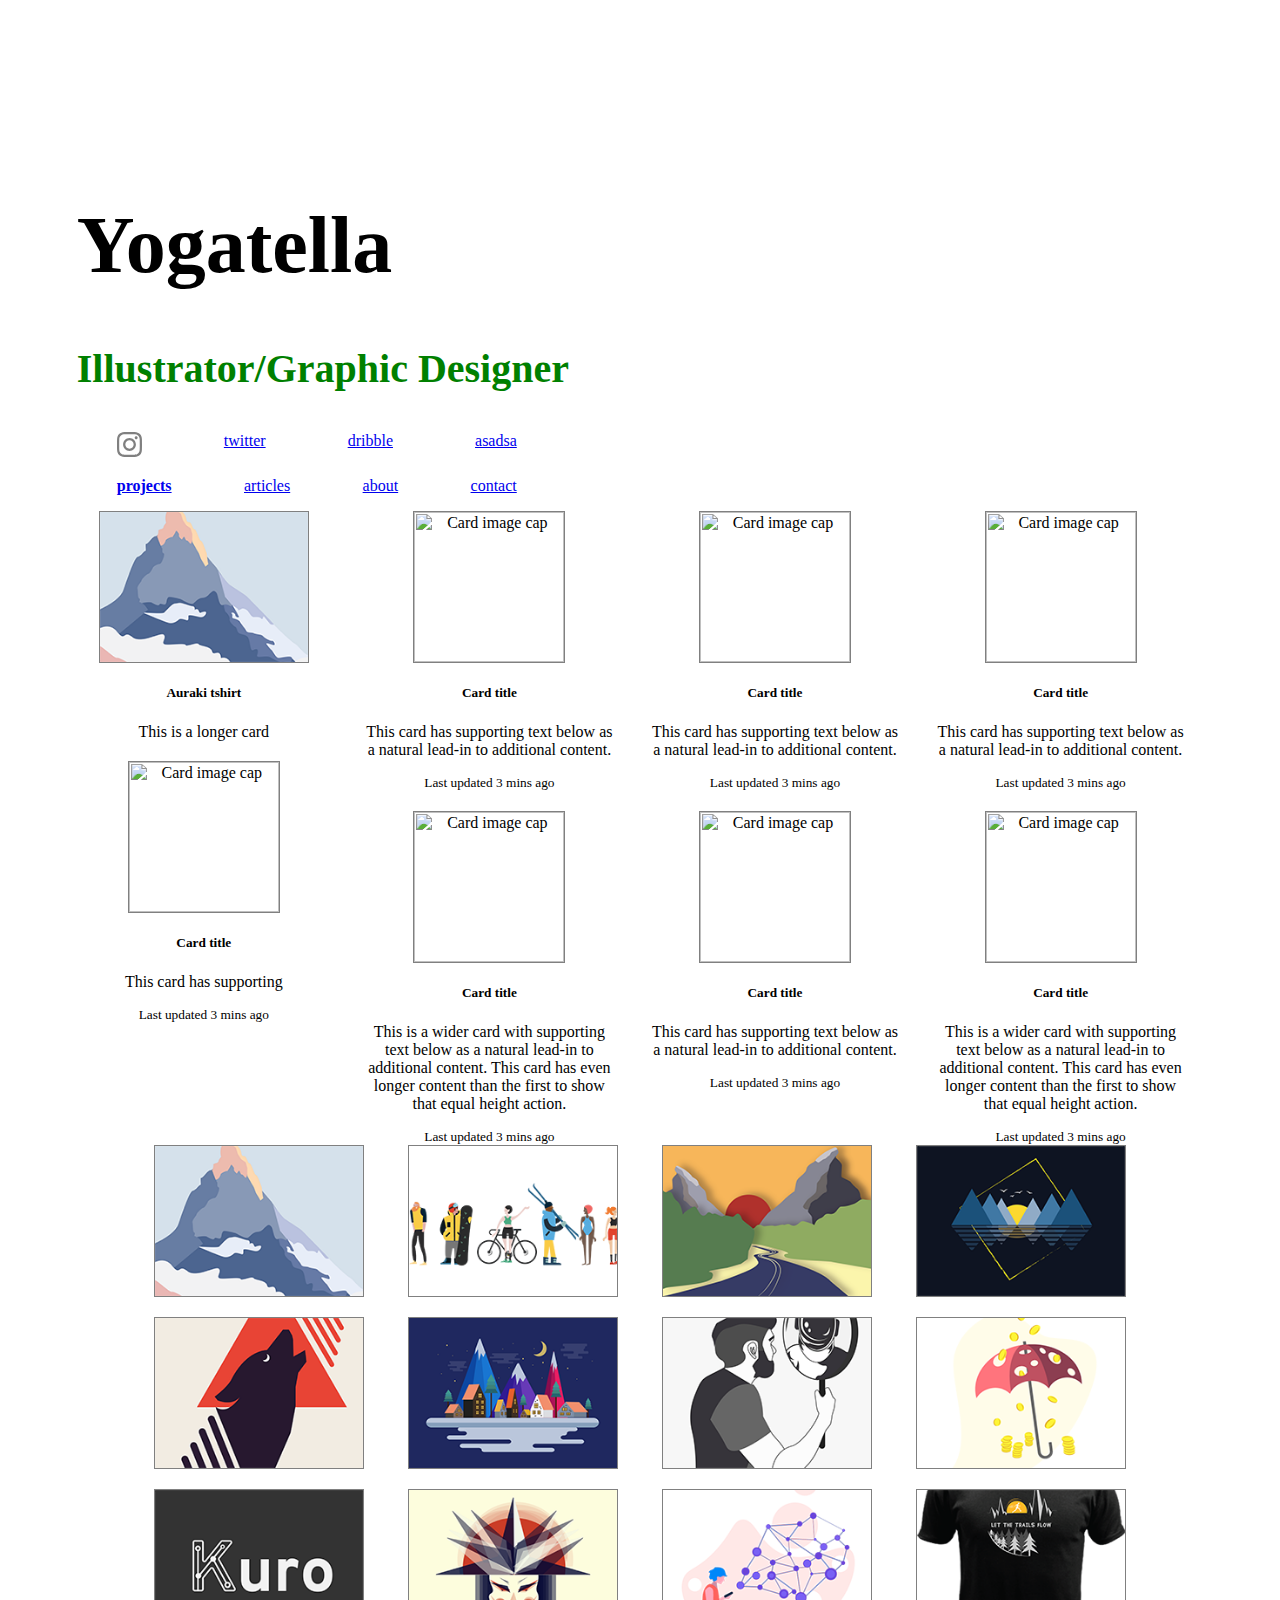
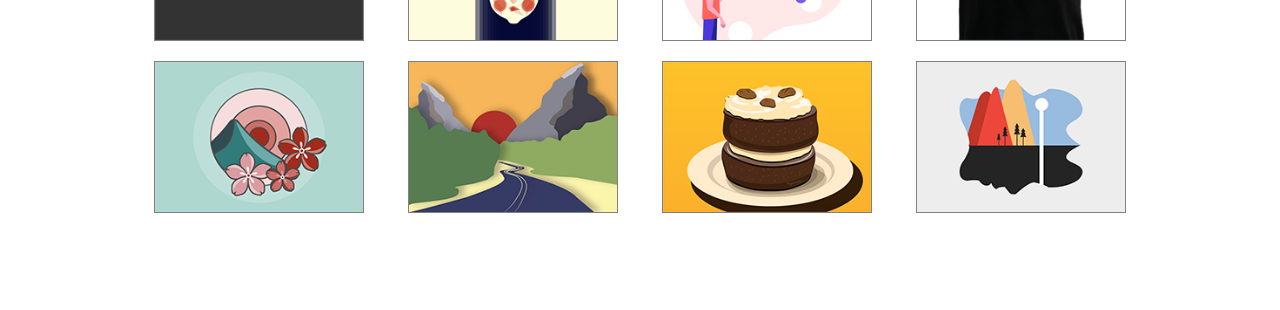
==== index.html @ 5c7e7c15 "first site" ====
<html lang="en">

<head>
    <meta charset="UTF-8">
    <meta name="viewport" content="width=device-width, initial-scale=1.0">
    <meta http-equiv="X-UA-Compatible" content="ie=edge">
    <title>Yogatella</title>
    <link rel="stylesheet" href="styles.css">
    <link rel="stylesheet" href="https://stackpath.bootstrapcdn.com/bootstrap/4.1.1/css/bootstrap.min.css" integrity="sha384-WskhaSGFgHYWDcbwN70/dfYBj47jz9qbsMId/iRN3ewGhXQFZCSftd1LZCfmhktB" crossorigin="anonymous">
</head>

<body>

    <div class="container">

        <h1 class="text-center site-title">Yogatella</h1>
        <h3 class="text-center site-subtitle">Illustrator/Graphic Designer</h3>

        <ul class="nav justify-content-center w-100">
            <li class="nav-item">
                <a class="nav-link" href="#"><img src="icons/instagram.svg" width="25"></a>
            </li>
            <li class="nav-item">
                <a class="nav-link" href="#">twitter</a>
            </li>
            <li class="nav-item">
                <a class="nav-link" href="#">dribble</a>
            </li>
            <li class="nav-item">
                <a class="nav-link" href="#">asadsa</a>
            </li>
        </ul>

        <ul class="nav justify-content-center w-100">
            <li class="nav-item">
                <a class="nav-link active" href="index.html">projects</a>
            </li>
            <li class="nav-item">
                <a class="nav-link" href="#">articles</a>
            </li>
            <li class="nav-item">
                <a class="nav-link" href="about.html">about</a>
            </li>
            <li class="nav-item">
                <a class="nav-link" href="#">contact</a>
            </li>
        </ul>

        <div class="card-columns">
          
          <div class="card">
            <img class="card-img-top" src="pics/100days.png" alt="Card image cap">
            <div class="card-body">
              <h5 class="card-title">Auraki tshirt</h5>
              <p class="card-text">This is a longer card</p>
              
            </div>
          </div>

          <div class="card">
            <img class="card-img-top" src=".../100px200/" alt="Card image cap">
            <div class="card-body">
              <h5 class="card-title">Card title</h5>
              <p class="card-text">This card has supporting </p>
              <p class="card-text"><small class="text-muted">Last updated 3 mins ago</small></p>
            </div>
          </div>

          <div class="card">
            <img class="card-img-top" src=".../100px200/" alt="Card image cap">
            <div class="card-body">
              <h5 class="card-title">Card title</h5>
              <p class="card-text">This card has supporting text below as a natural lead-in to additional content.</p>
              <p class="card-text"><small class="text-muted">Last updated 3 mins ago</small></p>
            </div>
          </div>

          <div class="card">
            <img class="card-img-top" src=".../100px200/" alt="Card image cap">
            <div class="card-body">
              <h5 class="card-title">Card title</h5>
              <p class="card-text">This is a wider card with supporting text below as a natural lead-in to additional content. This card has even longer content than the first to show that equal height action.</p>
              <p class="card-text"><small class="text-muted">Last updated 3 mins ago</small></p>
            </div>
          </div>
          
          <div class="card">
            <img class="card-img-top" src=".../100px200/" alt="Card image cap">
            <div class="card-body">
              <h5 class="card-title">Card title</h5>
              <p class="card-text">This card has supporting text below as a natural lead-in to additional content.</p>
              <p class="card-text"><small class="text-muted">Last updated 3 mins ago</small></p>
            </div>
          </div>

          <div class="card">
            <img class="card-img-top" src=".../100px200/" alt="Card image cap">
            <div class="card-body">
              <h5 class="card-title">Card title</h5>
              <p class="card-text">This card has supporting text below as a natural lead-in to additional content.</p>
              <p class="card-text"><small class="text-muted">Last updated 3 mins ago</small></p>
            </div>
          </div>

          <div class="card">
            <img class="card-img-top" src=".../100px200/" alt="Card image cap">
            <div class="card-body">
              <h5 class="card-title">Card title</h5>
              <p class="card-text">This card has supporting text below as a natural lead-in to additional content.</p>
              <p class="card-text"><small class="text-muted">Last updated 3 mins ago</small></p>
            </div>
          </div>

          <div class="card">
            <img class="card-img-top" src=".../100px200/" alt="Card image cap">
            <div class="card-body">
              <h5 class="card-title">Card title</h5>
              <p class="card-text">This is a wider card with supporting text below as a natural lead-in to additional content. This card has even longer content than the first to show that equal height action.</p>
              <p class="card-text"><small class="text-muted">Last updated 3 mins ago</small></p>
            </div>
          </div>

        </div>

        <section>
            <div id="cards-container">
                <div class="card">
                    <img src="pics/100days.png" alt="">
                </div>
                <div class="card">
                    <img src="pics/alergari-ilustratie.png" alt="">
                </div>
                <div class="card">
                    <img src="pics/paper.png" alt="">
                </div>
                <div class="card">
                    <img src="pics/orizont.png" alt="">
                </div>
                <div class="card">
                    <img src="pics/lup.png" alt="">
                </div>
                <div class="card">
                    <img src="pics/casa.png" alt="">
                </div>
                <div class="card">
                    <img src="pics/andrew.png" alt="">
                </div>
                <div class="card">
                    <img src="pics/billing.png" alt="">
                </div>
                <div class="card">
                    <img src="pics/Kuro Logo.png" alt="">
                </div>
                <div class="card">
                    <img src="pics/japan.png" alt="">
                </div>
                <div class="card">
                    <img src="pics/Kuroui.png" alt="">
                </div>
                <div class="card">
                    <img src="pics/trail.png" alt="">
                </div>
                <div class="card">
                    <img src="pics/DAY 56.png" alt="">
                </div>
                <div class="card">
                    <img src="pics/paper.png" alt="">
                </div>
                <div class="card">
                    <img src="pics/carrot cake signed.png" alt="">
                </div>
                <div class="card">
                    <img src="pics/mountain girl day 57.png" alt="">
                </div>
            </div>
        </section>

    </div>
</body>

</html>
---- styles.css ----
body {
    font-family:'skia';
    margin: 6%;
 }

.site-title {
    font-family: 'Personality DEMO';
    font-size: 80px;
    margin-top: 200px;
}
 
.site-subtitle {
    font-size: 40px;
    font-family: skia;
}

.card-columns {
    column-count: 4 !important;
 } 
 
 #logo {
    width: 300px;
 }
 .subtitle {
     color: gray;
     font-size: 14px;
 }
 nav{
    display: flex;
    flex-direction: column;
    padding: 20px;
    align-items: center;
 }
 ul {
    display:flex;
    justify-content: space-between;
    width: 400px;
    list-style: none;
 }

ul li:first-child {
     font-weight: bold
}

header {
    display: flex;
    flex-direction: column;
    align-items: center;
    justify-content: center;
    background-image: url('images/background.jpg');
    background-size: cover;
    color: white;
    height: 100vh;
}
 
h1 {
    font-size: 75px;
}
 
h2 {
    font-size: 48px;
    text-align: center;
    border-bottom: 5px solid green;
    margin: 40px 35% 88px 35%;
    padding-bottom: 10px;
}
 
h3 {
    color: green;
    font-size: 38px;
}
 
#cards-container {
    display: flex;
    justify-content: center;
    align-items: center;
    flex-wrap: wrap;
}

.card {
    text-align: center;
    width: 254px;
    margin-bottom: 20px;
}
 
.card img {
    height: 150px;
    border: 1px solid gray;
}
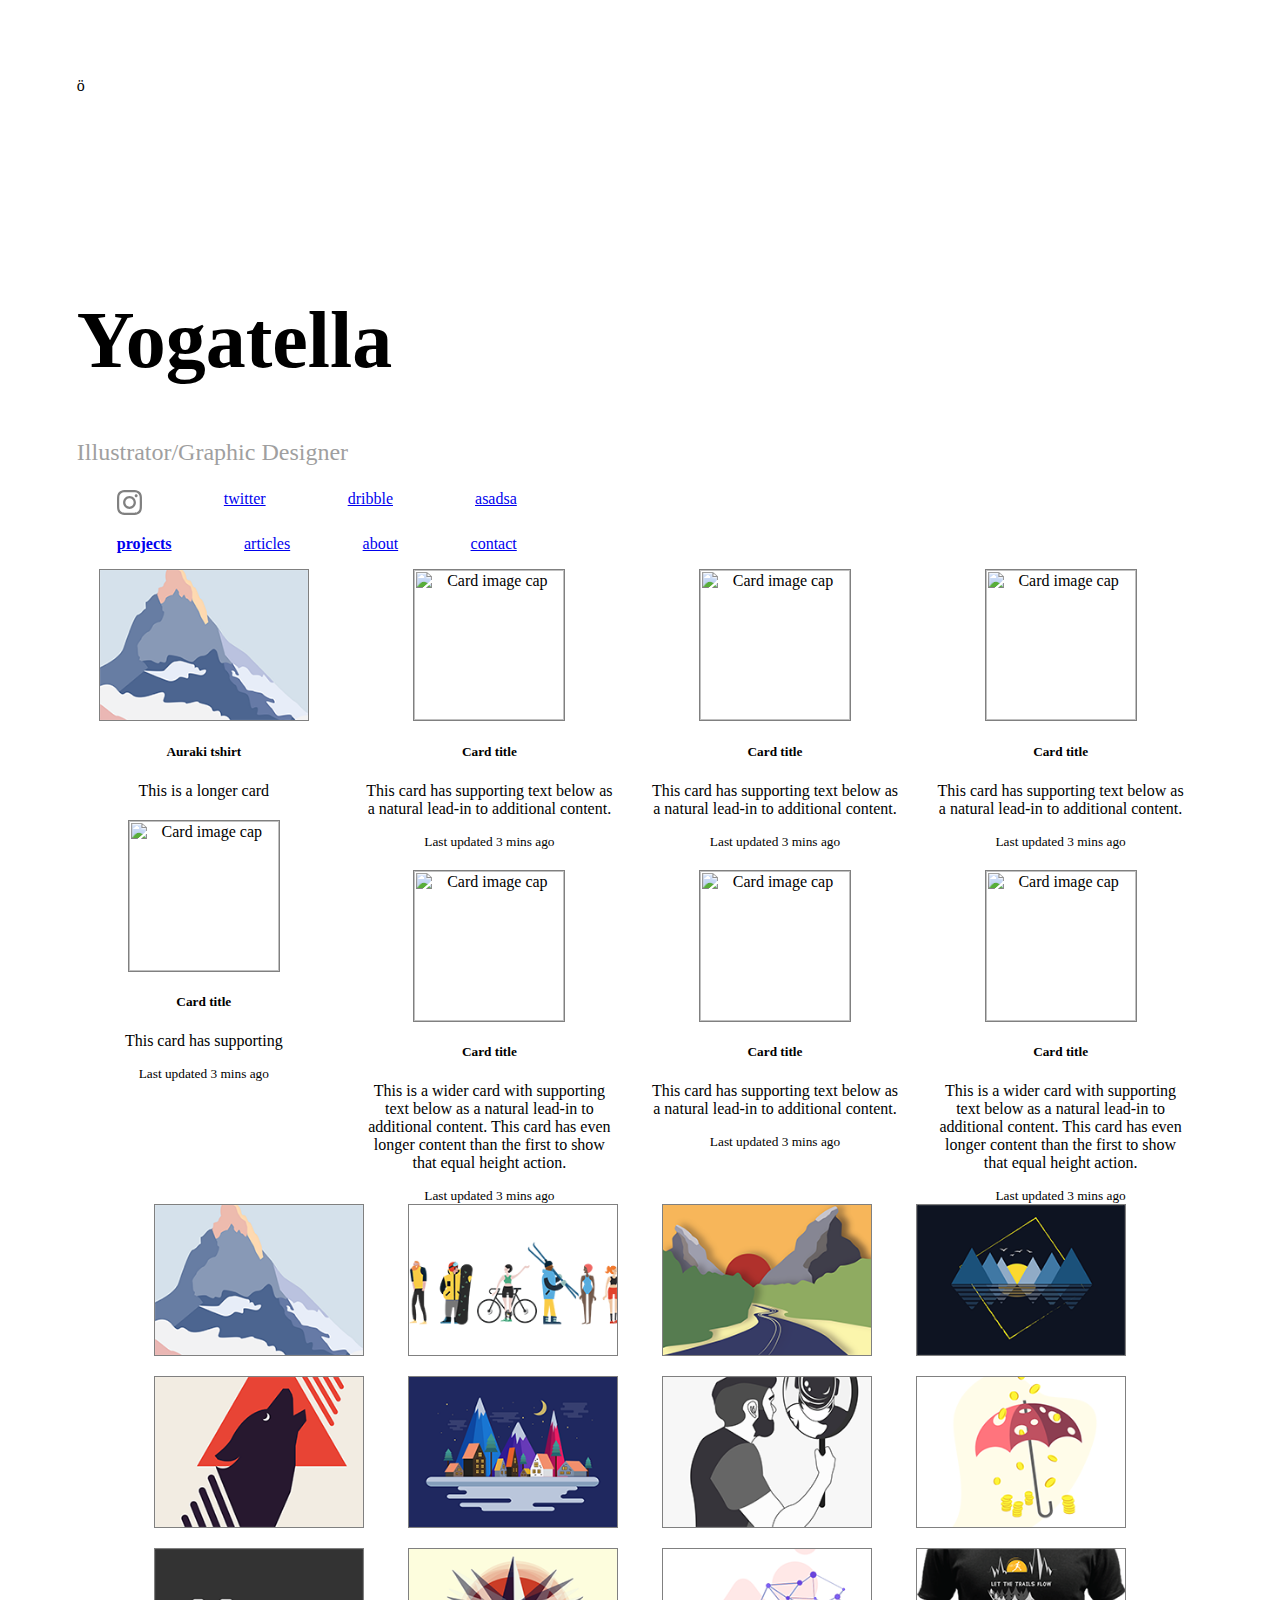
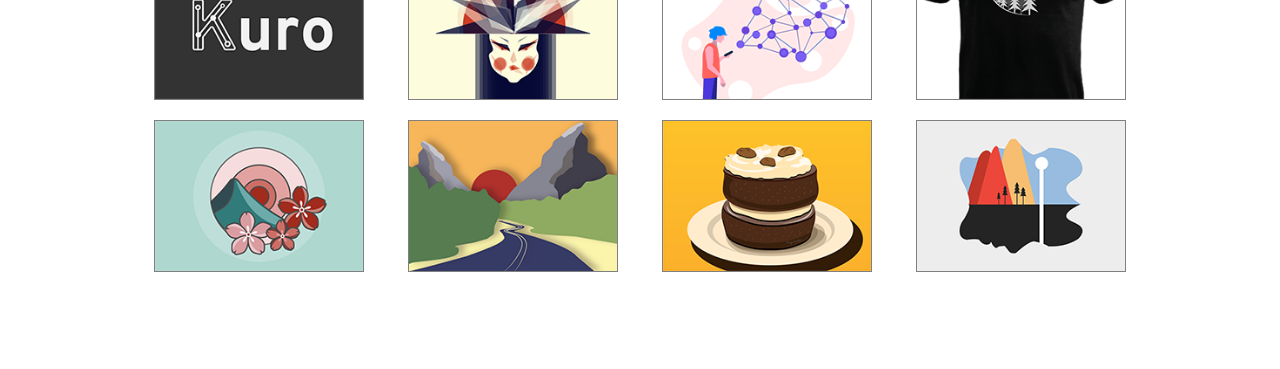
==== commit 9800a2f3: "link to instagram" ====
--- a/index.html
+++ b/index.html
@@ -1,4 +1,4 @@
-<html lang="en">
+ö<html lang="en">
 
 <head>
     <meta charset="UTF-8">
@@ -18,7 +18,7 @@
 
         <ul class="nav justify-content-center w-100">
             <li class="nav-item">
-                <a class="nav-link" href="#"><img src="icons/instagram.svg" width="25"></a>
+                <a class="nav-link" href="https://www.instagram.com/yogatellart/" target="_blank"><img src="icons/instagram.svg" width="25"></a>
             </li>
             <li class="nav-item">
                 <a class="nav-link" href="#">twitter</a>
--- a/styles.css
+++ b/styles.css
@@ -10,8 +10,10 @@
 }
  
 .site-subtitle {
-    font-size: 40px;
+    font-size: 24px;
     font-family: skia;
+    color: #9f9fa0;
+    font-weight: 200;
 }
 
 .card-columns {
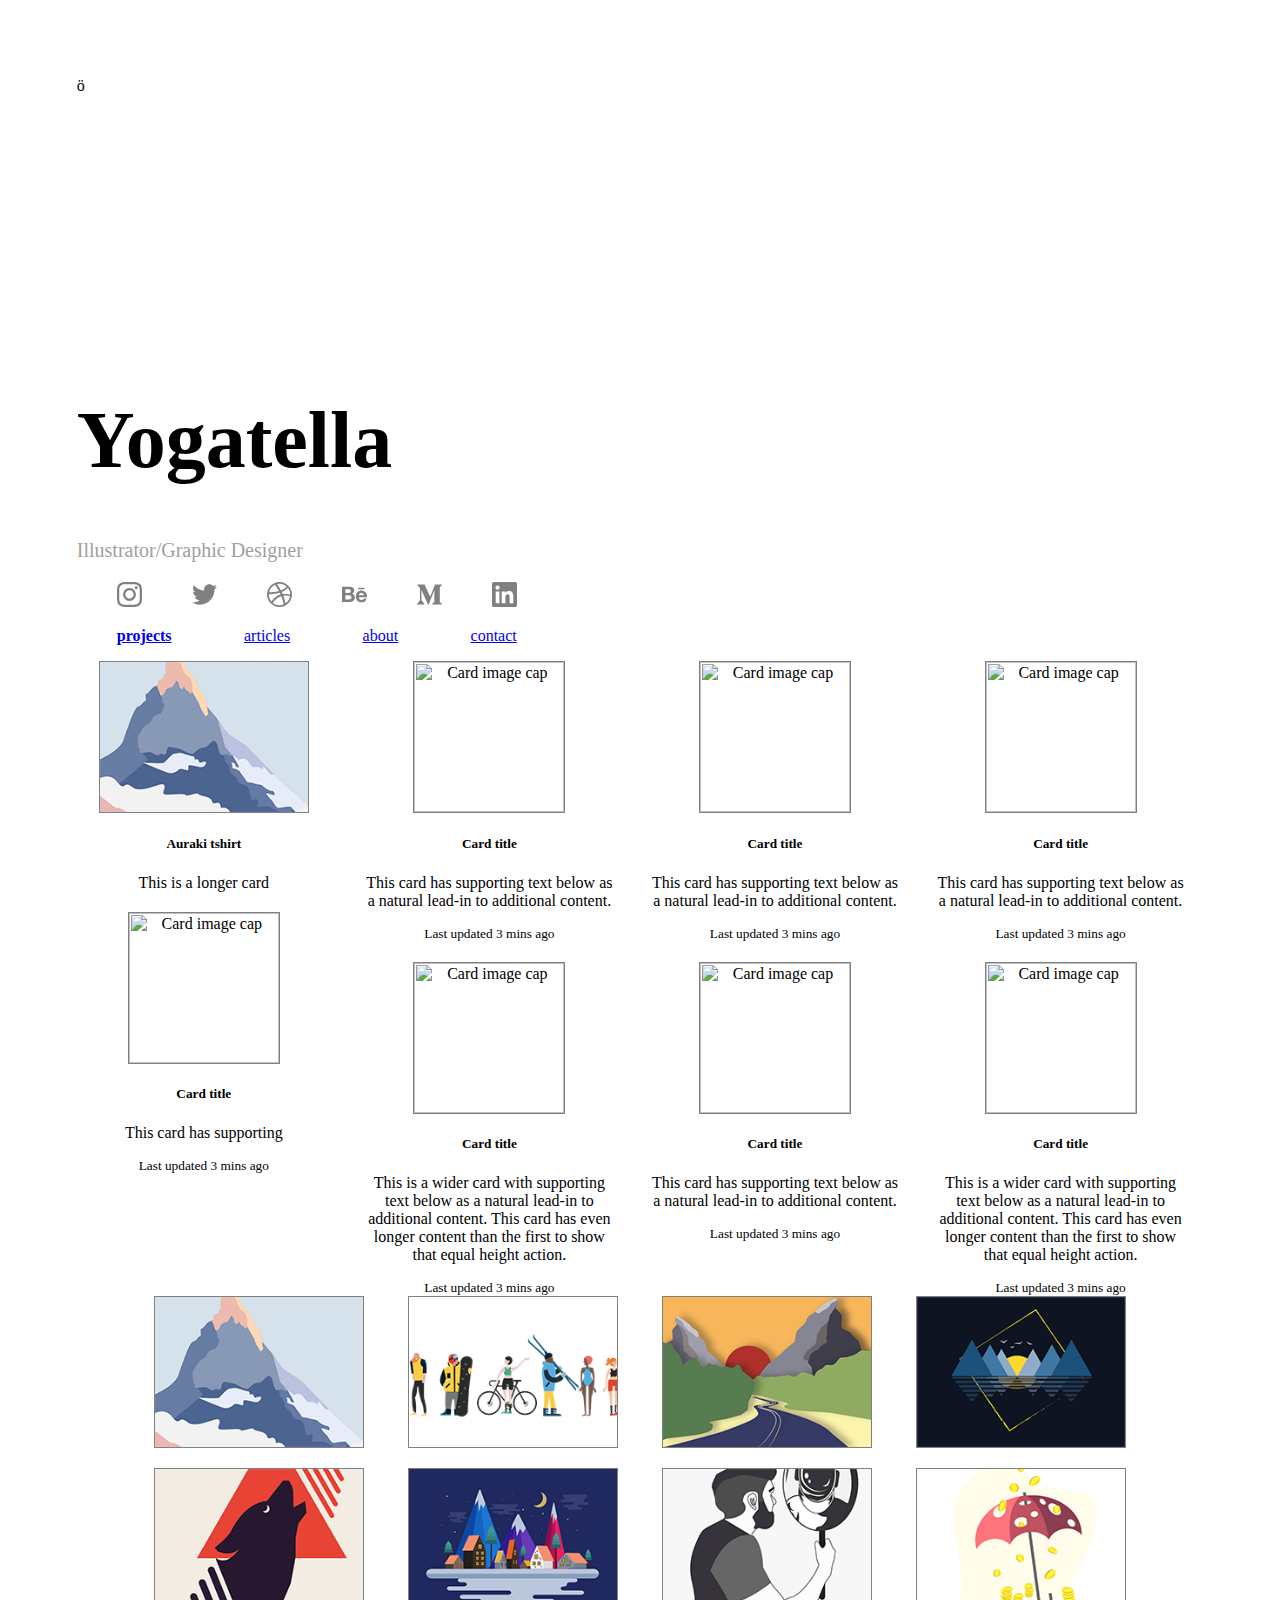
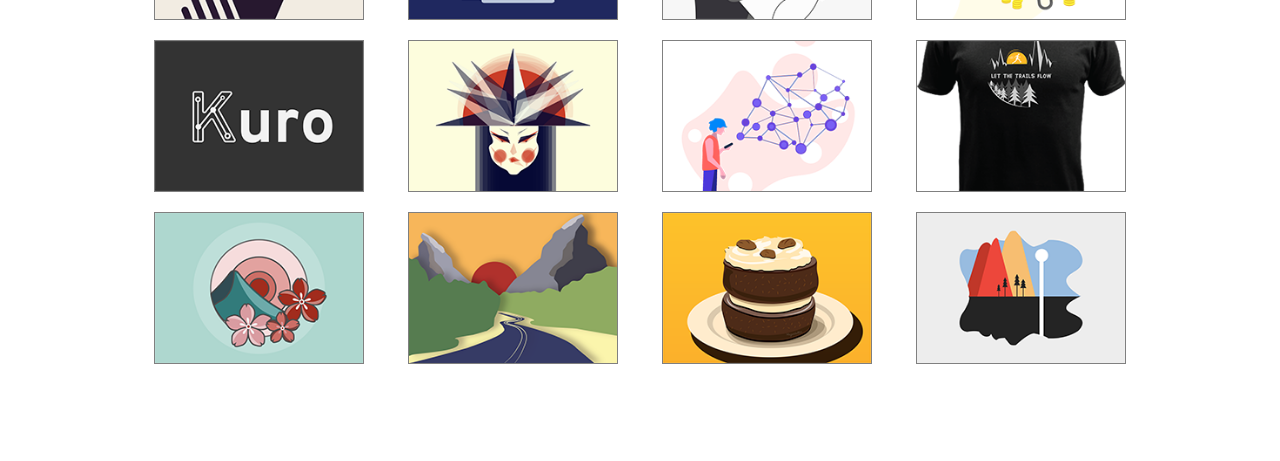
==== commit 16cbdfe2: "linked social icons" ====
--- a/index.html
+++ b/index.html
@@ -21,13 +21,19 @@
                 <a class="nav-link" href="https://www.instagram.com/yogatellart/" target="_blank"><img src="icons/instagram.svg" width="25"></a>
             </li>
             <li class="nav-item">
-                <a class="nav-link" href="#">twitter</a>
+                <a class="nav-link" href="https://twitter.com/denisa_hermann" target="_blank"><img src="icons/twitter.svg" width="25"></a>
             </li>
             <li class="nav-item">
-                <a class="nav-link" href="#">dribble</a>
+                <a class="nav-link" href="https://dribbble.com/yogatellla" target="_blank"> <img src="icons/dribbble.svg" width="25"></a>
             </li>
             <li class="nav-item">
-                <a class="nav-link" href="#">asadsa</a>
+                <a class="nav-link" href="https://www.behance.net/denisahermcc24" target="_blank"> <img src="icons/behance.svg" width="25"></a>
+            </li>
+            <li class="nav-item">
+                <a class="nav-link" href="https://denisaherman.com/" target="_blank"> <img src="icons/medium.svg" width="25"></a>
+            </li>
+            <li class="nav-item">
+                <a class="nav-link" href="https://www.linkedin.com/in/denisa-herman-5b9b8888" target="_blank"> <img src="icons/linkedin.svg" width="25"></a>
             </li>
         </ul>
 
--- a/styles.css
+++ b/styles.css
@@ -6,11 +6,11 @@
 .site-title {
     font-family: 'Personality DEMO';
     font-size: 80px;
-    margin-top: 200px;
+    margin-top: 300px;
 }
  
 .site-subtitle {
-    font-size: 24px;
+    font-size: 20px;
     font-family: skia;
     color: #9f9fa0;
     font-weight: 200;
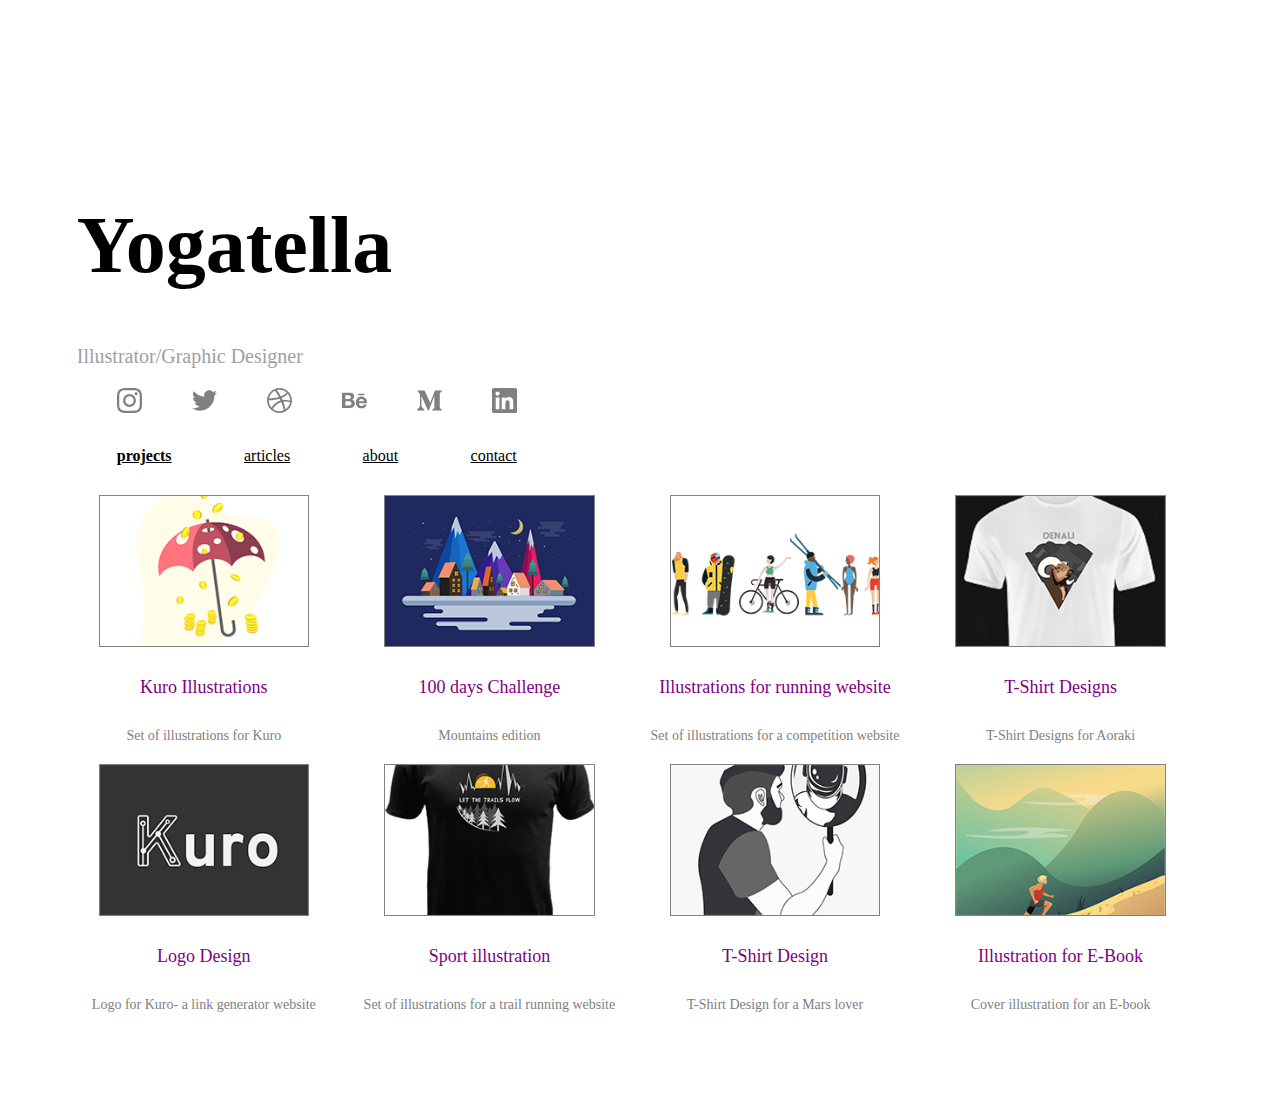
==== commit bdf66c3c: "menu changed" ====
--- a/index.html
+++ b/index.html
@@ -1,4 +1,4 @@
-ö<html lang="en">
+<html lang="en">
 
 <head>
     <meta charset="UTF-8">
@@ -37,7 +37,7 @@
             </li>
         </ul>
 
-        <ul class="nav justify-content-center w-100">
+        <ul class="nav justify-content-center w-100 menu1">
             <li class="nav-item">
                 <a class="nav-link active" href="index.html">projects</a>
             </li>
@@ -55,131 +55,80 @@
         <div class="card-columns">
           
           <div class="card">
-            <img class="card-img-top" src="pics/100days.png" alt="Card image cap">
+            <img class="card-img-top" src="pics/billing.png" alt="Card image cap">
             <div class="card-body">
-              <h5 class="card-title">Auraki tshirt</h5>
-              <p class="card-text">This is a longer card</p>
+              <h5 class="card-title">Kuro Illustrations</h5>
+              <p class="card-text">Set of illustrations for Kuro</p>
               
             </div>
           </div>
 
           <div class="card">
-            <img class="card-img-top" src=".../100px200/" alt="Card image cap">
+            <img class="card-img-top" src="pics/Kuro Logo.png" alt="Card image cap">
             <div class="card-body">
-              <h5 class="card-title">Card title</h5>
-              <p class="card-text">This card has supporting </p>
-              <p class="card-text"><small class="text-muted">Last updated 3 mins ago</small></p>
+              <h5 class="card-title">Logo Design</h5>
+              <p class="card-text">Logo for Kuro- a link generator website </p>
+             
             </div>
           </div>
 
           <div class="card">
-            <img class="card-img-top" src=".../100px200/" alt="Card image cap">
+            <img class="card-img-top" src="pics/casa.png" alt="Card image cap">
             <div class="card-body">
-              <h5 class="card-title">Card title</h5>
-              <p class="card-text">This card has supporting text below as a natural lead-in to additional content.</p>
-              <p class="card-text"><small class="text-muted">Last updated 3 mins ago</small></p>
+              <h5 class="card-title">100 days Challenge</h5>
+              <p class="card-text">Mountains edition</p>
+              <p class="card-text"></p>
             </div>
           </div>
 
           <div class="card">
-            <img class="card-img-top" src=".../100px200/" alt="Card image cap">
+            <img class="card-img-top" src="pics/trail.png" alt="Card image cap">
             <div class="card-body">
-              <h5 class="card-title">Card title</h5>
-              <p class="card-text">This is a wider card with supporting text below as a natural lead-in to additional content. This card has even longer content than the first to show that equal height action.</p>
-              <p class="card-text"><small class="text-muted">Last updated 3 mins ago</small></p>
+              <h5 class="card-title">Sport illustration</h5>
+              <p class="card-text">Set of illustrations for a trail running website</p>
+              <p class="card-text"></p>
             </div>
           </div>
           
           <div class="card">
-            <img class="card-img-top" src=".../100px200/" alt="Card image cap">
+            <img class="card-img-top" src="pics/alergari-ilustratie.png" alt="Card image cap">
             <div class="card-body">
-              <h5 class="card-title">Card title</h5>
-              <p class="card-text">This card has supporting text below as a natural lead-in to additional content.</p>
-              <p class="card-text"><small class="text-muted">Last updated 3 mins ago</small></p>
+              <h5 class="card-title">Illustrations for running website</h5>
+              <p class="card-text">Set of illustrations for a competition website</p>
+              <p class="card-text"> </p>
             </div>
           </div>
 
           <div class="card">
-            <img class="card-img-top" src=".../100px200/" alt="Card image cap">
+            <img class="card-img-top" src="pics/andrew.png" alt="Card image cap">
             <div class="card-body">
-              <h5 class="card-title">Card title</h5>
-              <p class="card-text">This card has supporting text below as a natural lead-in to additional content.</p>
-              <p class="card-text"><small class="text-muted">Last updated 3 mins ago</small></p>
+              <h5 class="card-title">T-Shirt Design</h5>
+              <p class="card-text">T-Shirt Design for a Mars lover</p>
+              <p class="card-text"> </p>
             </div>
           </div>
 
           <div class="card">
-            <img class="card-img-top" src=".../100px200/" alt="Card image cap">
+            <img class="card-img-top" src="pics/white thsirt.png" alt="Card image cap">
             <div class="card-body">
-              <h5 class="card-title">Card title</h5>
-              <p class="card-text">This card has supporting text below as a natural lead-in to additional content.</p>
-              <p class="card-text"><small class="text-muted">Last updated 3 mins ago</small></p>
+              <h5 class="card-title">T-Shirt Designs</h5>
+              <p class="card-text">T-Shirt Designs for Aoraki</p>
+              <p class="card-text"> </p>
             </div>
           </div>
 
           <div class="card">
-            <img class="card-img-top" src=".../100px200/" alt="Card image cap">
+            <img class="card-img-top" src="pics/Asset 5.png" alt="Card image cap">
             <div class="card-body">
-              <h5 class="card-title">Card title</h5>
-              <p class="card-text">This is a wider card with supporting text below as a natural lead-in to additional content. This card has even longer content than the first to show that equal height action.</p>
-              <p class="card-text"><small class="text-muted">Last updated 3 mins ago</small></p>
+              <h5 class="card-title">Illustration for E-Book</h5>
+              <p class="card-text">Cover illustration for an E-book</p>
+              <p class="card-text"> </p>
             </div>
           </div>
 
         </div>
 
-        <section>
-            <div id="cards-container">
-                <div class="card">
-                    <img src="pics/100days.png" alt="">
-                </div>
-                <div class="card">
-                    <img src="pics/alergari-ilustratie.png" alt="">
-                </div>
-                <div class="card">
-                    <img src="pics/paper.png" alt="">
-                </div>
-                <div class="card">
-                    <img src="pics/orizont.png" alt="">
-                </div>
-                <div class="card">
-                    <img src="pics/lup.png" alt="">
-                </div>
-                <div class="card">
-                    <img src="pics/casa.png" alt="">
-                </div>
-                <div class="card">
-                    <img src="pics/andrew.png" alt="">
-                </div>
-                <div class="card">
-                    <img src="pics/billing.png" alt="">
-                </div>
-                <div class="card">
-                    <img src="pics/Kuro Logo.png" alt="">
-                </div>
-                <div class="card">
-                    <img src="pics/japan.png" alt="">
-                </div>
-                <div class="card">
-                    <img src="pics/Kuroui.png" alt="">
-                </div>
-                <div class="card">
-                    <img src="pics/trail.png" alt="">
-                </div>
-                <div class="card">
-                    <img src="pics/DAY 56.png" alt="">
-                </div>
-                <div class="card">
-                    <img src="pics/paper.png" alt="">
-                </div>
-                <div class="card">
-                    <img src="pics/carrot cake signed.png" alt="">
-                </div>
-                <div class="card">
-                    <img src="pics/mountain girl day 57.png" alt="">
-                </div>
-            </div>
-        </section>
+       
 
     </div>
 </body>
--- a/styles.css
+++ b/styles.css
@@ -3,10 +3,16 @@
     margin: 6%;
  }
 
+ .menu1 {
+    margin-top: 30px;
+    font-family: skia;
+    font-weight: 200;
+ }
+
 .site-title {
     font-family: 'Personality DEMO';
     font-size: 80px;
-    margin-top: 300px;
+    margin-top: 200px;
 }
  
 .site-subtitle {
@@ -16,9 +22,27 @@
     font-weight: 200;
 }
 
+.nav-link {
+    color: black;
+}
+
 .card-columns {
     column-count: 4 !important;
+    margin-top: 30px;
  } 
+
+ .card-title {
+    color: purple;
+    font-weight: 400;
+    font-size: 18px;
+    font-family: skia;
+ }
+
+ .card-text {
+    color: gray;
+    font-size: 14px;
+    font-family: skia;
+ }
  
  #logo {
     width: 300px;
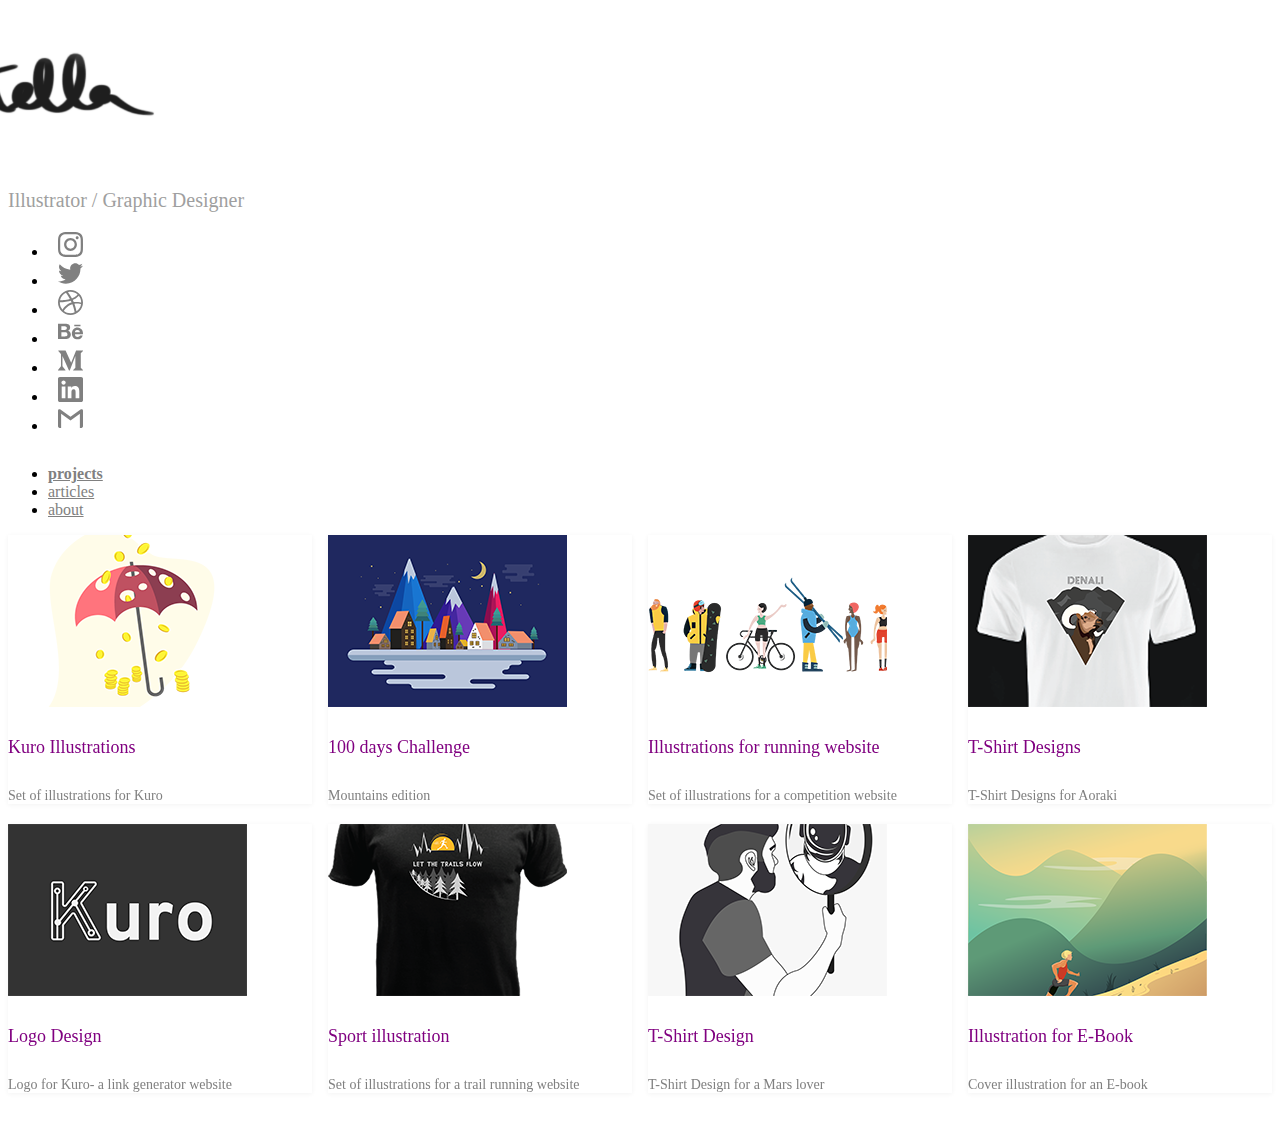
==== commit abec8aa9: "page changes (#1) andrei" ====
--- a/index.html
+++ b/index.html
@@ -5,18 +5,18 @@
     <meta name="viewport" content="width=device-width, initial-scale=1.0">
     <meta http-equiv="X-UA-Compatible" content="ie=edge">
     <title>Yogatella</title>
+    <link rel="stylesheet" href="https://stackpath.bootstrapcdn.com/bootstrap/4.1.1/css/bootstrap.min.css" integrity="sha384-WskhaSGFgHYWDcbwN70/dfYBj47jz9qbsMId/iRN3ewGhXQFZCSftd1LZCfmhktB" crossorigin="anonymous">
     <link rel="stylesheet" href="styles.css">
-    <link rel="stylesheet" href="https://stackpath.bootstrapcdn.com/bootstrap/4.1.1/css/bootstrap.min.css" integrity="sha384-WskhaSGFgHYWDcbwN70/dfYBj47jz9qbsMId/iRN3ewGhXQFZCSftd1LZCfmhktB" crossorigin="anonymous">
 </head>
 
 <body>
 
     <div class="container">
 
-        <h1 class="text-center site-title">Yogatella</h1>
-        <h3 class="text-center site-subtitle">Illustrator/Graphic Designer</h3>
+        <h1 class="text-center site-title"><img src="pics/yogatella.png" width="350" /></h1>
+        <h3 class="text-center site-subtitle">Illustrator / Graphic Designer</h3>
 
-        <ul class="nav justify-content-center w-100">
+        <ul class="nav justify-content-center w-100 social-links">
             <li class="nav-item">
                 <a class="nav-link" href="https://www.instagram.com/yogatellart/" target="_blank"><img src="icons/instagram.svg" width="25"></a>
             </li>
@@ -35,102 +35,102 @@
             <li class="nav-item">
                 <a class="nav-link" href="https://www.linkedin.com/in/denisa-herman-5b9b8888" target="_blank"> <img src="icons/linkedin.svg" width="25"></a>
             </li>
+            <li class="nav-item">
+                <a class="nav-link" href="mailto:contact@yogatella.com"> <img src="icons/gmail.svg" width="25"></a>
+            </li>
         </ul>
 
-        <ul class="nav justify-content-center w-100 menu1">
+        <ul class="nav justify-content-center w-100 menu1 mb-5">
             <li class="nav-item">
                 <a class="nav-link active" href="index.html">projects</a>
             </li>
             <li class="nav-item">
-                <a class="nav-link" href="#">articles</a>
+                <a class="nav-link" href="articles.html">articles</a>
             </li>
             <li class="nav-item">
                 <a class="nav-link" href="about.html">about</a>
-            </li>
-            <li class="nav-item">
-                <a class="nav-link" href="#">contact</a>
             </li>
         </ul>
 
         <div class="card-columns">
           
-          <div class="card">
+          <div class="card has-hover text-center">
             <img class="card-img-top" src="pics/billing.png" alt="Card image cap">
             <div class="card-body">
               <h5 class="card-title">Kuro Illustrations</h5>
               <p class="card-text">Set of illustrations for Kuro</p>
-              
             </div>
           </div>
 
-          <div class="card">
+          <div class="card has-hover text-center">
             <img class="card-img-top" src="pics/Kuro Logo.png" alt="Card image cap">
             <div class="card-body">
               <h5 class="card-title">Logo Design</h5>
               <p class="card-text">Logo for Kuro- a link generator website </p>
-             
             </div>
           </div>
 
-          <div class="card">
+          <div class="card has-hover text-center">
             <img class="card-img-top" src="pics/casa.png" alt="Card image cap">
             <div class="card-body">
               <h5 class="card-title">100 days Challenge</h5>
               <p class="card-text">Mountains edition</p>
-              <p class="card-text"></p>
             </div>
           </div>
 
-          <div class="card">
+          <div class="card has-hover text-center">
             <img class="card-img-top" src="pics/trail.png" alt="Card image cap">
             <div class="card-body">
               <h5 class="card-title">Sport illustration</h5>
               <p class="card-text">Set of illustrations for a trail running website</p>
-              <p class="card-text"></p>
             </div>
           </div>
           
-          <div class="card">
+          <div class="card has-hover text-center">
             <img class="card-img-top" src="pics/alergari-ilustratie.png" alt="Card image cap">
             <div class="card-body">
               <h5 class="card-title">Illustrations for running website</h5>
               <p class="card-text">Set of illustrations for a competition website</p>
-              <p class="card-text"> </p>
             </div>
           </div>
 
-          <div class="card">
+          <div class="card has-hover text-center">
             <img class="card-img-top" src="pics/andrew.png" alt="Card image cap">
             <div class="card-body">
               <h5 class="card-title">T-Shirt Design</h5>
               <p class="card-text">T-Shirt Design for a Mars lover</p>
-              <p class="card-text"> </p>
             </div>
           </div>
 
-          <div class="card">
+          <div class="card has-hover text-center">
             <img class="card-img-top" src="pics/white thsirt.png" alt="Card image cap">
             <div class="card-body">
               <h5 class="card-title">T-Shirt Designs</h5>
               <p class="card-text">T-Shirt Designs for Aoraki</p>
-              <p class="card-text"> </p>
             </div>
           </div>
 
-          <div class="card">
+          <div class="card has-hover text-center">
             <img class="card-img-top" src="pics/Asset 5.png" alt="Card image cap">
             <div class="card-body">
               <h5 class="card-title">Illustration for E-Book</h5>
               <p class="card-text">Cover illustration for an E-book</p>
-              <p class="card-text"> </p>
             </div>
           </div>
 
         </div>
+    </div>
 
-       
 
-    </div>
+	<!-- Global site tag (gtag.js) - Google Analytics -->
+	<script async src="https://www.googletagmanager.com/gtag/js?id=UA-122325739-1"></script>
+	<script>
+	  window.dataLayer = window.dataLayer || [];
+	  function gtag(){dataLayer.push(arguments);}
+	  gtag('js', new Date());
+
+	  gtag('config', 'UA-122325739-1');
+	</script>
+
 </body>
-
-</html>+</html>
--- a/styles.css
+++ b/styles.css
@@ -1,116 +1,101 @@
 body {
-    font-family:'skia';
-    margin: 6%;
- }
+	font-family: skia;
+	cursor: default;
+}
 
- .menu1 {
-    margin-top: 30px;
-    font-family: skia;
-    font-weight: 200;
- }
+.has-hover {
+	box-shadow: 0px 1px 5px rgba(0, 0, 0, .05);
+	transition: all 0.2s ease-in;
+	will-change: transform, box-shadow;
+}
+
+.has-hover:hover {
+	box-shadow: 0px 5px 15px 2px rgba(0, 0, 0, .08);
+	transform: translateY(-5px);
+}
 
 .site-title {
-    font-family: 'Personality DEMO';
-    font-size: 80px;
-    margin-top: 200px;
-}
- 
-.site-subtitle {
-    font-size: 20px;
-    font-family: skia;
-    color: #9f9fa0;
-    font-weight: 200;
+	font-family: 'Personality DEMO';
+	font-size: 80px;
+	margin-top: 50px;
 }
 
-.nav-link {
-    color: black;
+.site-title img {
+	margin-left: -200px;
+	margin-bottom: -70px;
+}
+
+.site-subtitle {
+	font-size: 20px;
+	color: #9f9fa0;
+	font-weight: 200;
+}
+
+.social-links .nav-link {
+	transition: transform 0.2s ease-in;
+	padding: .5rem 0.6rem;
+}
+
+.social-links .nav-link:hover {
+	transform: scale(1.1);
+}
+
+.menu1 {
+	margin-top: 30px;
+	font-weight: 200;
+}
+
+.menu1 .nav-link {
+	color: gray;
+	transition: color 0.1s ease-in;
+}
+
+.menu1 .nav-link.active {
+	font-weight: bold;
+}
+
+.menu1 .nav-link:hover {
+	color: black;
 }
 
 .card-columns {
-    column-count: 4 !important;
-    margin-top: 30px;
- } 
-
- .card-title {
-    color: purple;
-    font-weight: 400;
-    font-size: 18px;
-    font-family: skia;
- }
-
- .card-text {
-    color: gray;
-    font-size: 14px;
-    font-family: skia;
- }
- 
- #logo {
-    width: 300px;
- }
- .subtitle {
-     color: gray;
-     font-size: 14px;
- }
- nav{
-    display: flex;
-    flex-direction: column;
-    padding: 20px;
-    align-items: center;
- }
- ul {
-    display:flex;
-    justify-content: space-between;
-    width: 400px;
-    list-style: none;
- }
-
-ul li:first-child {
-     font-weight: bold
+	column-count: 4;
 }
 
-header {
-    display: flex;
-    flex-direction: column;
-    align-items: center;
-    justify-content: center;
-    background-image: url('images/background.jpg');
-    background-size: cover;
-    color: white;
-    height: 100vh;
-}
- 
-h1 {
-    font-size: 75px;
-}
- 
-h2 {
-    font-size: 48px;
-    text-align: center;
-    border-bottom: 5px solid green;
-    margin: 40px 35% 88px 35%;
-    padding-bottom: 10px;
-}
- 
-h3 {
-    color: green;
-    font-size: 38px;
-}
- 
-#cards-container {
-    display: flex;
-    justify-content: center;
-    align-items: center;
-    flex-wrap: wrap;
+.card-columns .card {
+	margin-bottom: 1.25rem;
 }
 
-.card {
-    text-align: center;
-    width: 254px;
-    margin-bottom: 20px;
+.card-title {
+	color: purple;
+	font-weight: 400;
+	font-size: 18px;
 }
- 
-.card img {
-    height: 150px;
-    border: 1px solid gray;
+
+.card-text {
+	color: gray;
+	font-size: 14px;
 }
- 
+
+@media (max-width: 992px) {
+	.card-columns {
+		column-count: 3;
+	}
+}
+
+@media (max-width: 768px) {
+	.card-columns {
+		column-count: 2;
+	}
+}
+
+@media (max-width: 576px) {
+	.site-title img {
+		margin-left: -0;
+		margin-bottom: -0;
+	}
+
+	.card-columns {
+		column-count: 1;
+	}
+}
